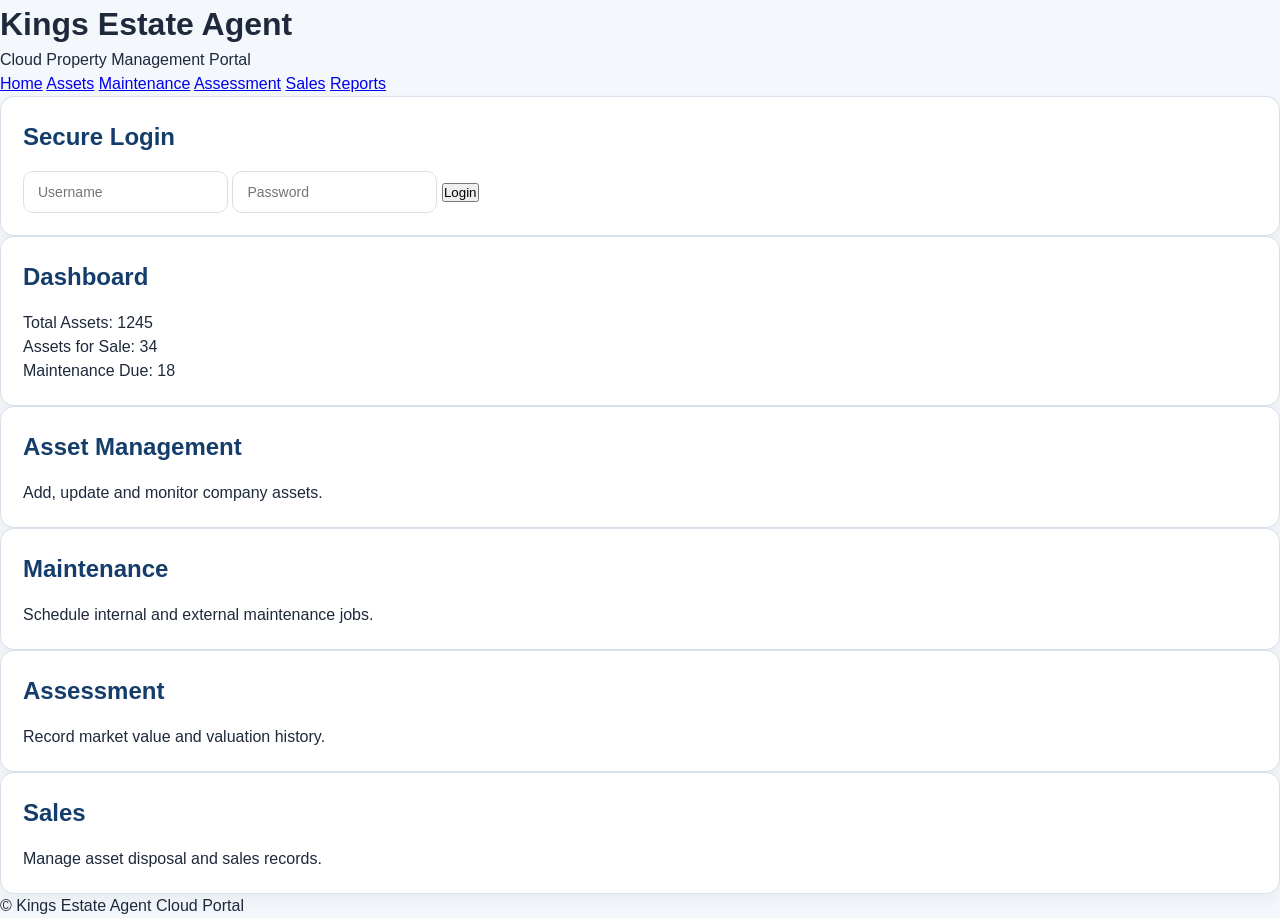
==== index.html @ 7e4edeef "Update and rename Kings Estate Agent System.html to index.html" ====
<!DOCTYPE html>
<html lang="en">
<head>
<meta charset="UTF-8">
<meta name="viewport" content="width=device-width, initial-scale=1.0">
<title>Kings Estate Agent Portal</title>
<link rel="stylesheet" href="styles.css">
</head>

<body>

<header>
    <h1>Kings Estate Agent</h1>
    <p>Cloud Property Management Portal</p>
</header>

<nav>
    <a href="#">Home</a>
    <a href="#">Assets</a>
    <a href="#">Maintenance</a>
    <a href="#">Assessment</a>
    <a href="#">Sales</a>
    <a href="#">Reports</a>
</nav>

<section class="container">

<div class="card">
    <h2>Secure Login</h2>
    <form>
        <input type="text" placeholder="Username">
        <input type="password" placeholder="Password">
        <button type="submit">Login</button>
    </form>
</div>

<div class="card">
    <h2>Dashboard</h2>
    <p>Total Assets: 1245</p>
    <p>Assets for Sale: 34</p>
    <p>Maintenance Due: 18</p>
</div>

<div class="card">
    <h2>Asset Management</h2>
    <p>Add, update and monitor company assets.</p>
</div>

<div class="card">
    <h2>Maintenance</h2>
    <p>Schedule internal and external maintenance jobs.</p>
</div>

<div class="card">
    <h2>Assessment</h2>
    <p>Record market value and valuation history.</p>
</div>

<div class="card">
    <h2>Sales</h2>
    <p>Manage asset disposal and sales records.</p>
</div>

</section>

<footer>
    <p>© Kings Estate Agent Cloud Portal</p>
</footer>

</body>
</html>
---- styles.css ----
* {
  box-sizing: border-box;
  margin: 0;
  padding: 0;
}

:root {
  --bg: #f4f7fb;
  --panel: #ffffff;
  --primary: #143d6b;
  --secondary: #2f6db3;
  --accent: #dce9f8;
  --border: #d8e0ea;
  --text: #1e293b;
  --muted: #64748b;
  --success: #0f766e;
}

body {
  font-family: Arial, Helvetica, sans-serif;
  background: var(--bg);
  color: var(--text);
  line-height: 1.5;
}

.topbar {
  background: linear-gradient(135deg, var(--primary), var(--secondary));
  color: white;
  padding: 20px 32px;
  display: flex;
  justify-content: space-between;
  align-items: center;
}

.topbar h1 {
  font-size: 28px;
}

.subtitle {
  font-size: 14px;
  opacity: 0.9;
}

.secure-badge {
  background: rgba(255,255,255,0.15);
  border: 1px solid rgba(255,255,255,0.25);
  padding: 10px 14px;
  border-radius: 8px;
  font-weight: bold;
}

.layout {
  display: grid;
  grid-template-columns: 240px 1fr;
  min-height: calc(100vh - 88px);
}

.sidebar {
  background: #0f2742;
  padding: 24px 16px;
}

.sidebar nav {
  display: flex;
  flex-direction: column;
  gap: 10px;
}

.sidebar a {
  color: white;
  text-decoration: none;
  background: rgba(255,255,255,0.08);
  padding: 12px 14px;
  border-radius: 8px;
  transition: 0.2s ease;
}

.sidebar a:hover {
  background: rgba(255,255,255,0.18);
}

.content {
  padding: 28px;
  display: grid;
  gap: 24px;
}

.card, .stat-card, .report-card {
  background: var(--panel);
  border: 1px solid var(--border);
  border-radius: 14px;
  box-shadow: 0 6px 16px rgba(15, 39, 66, 0.05);
}

.card {
  padding: 22px;
}

.hero {
  display: grid;
  grid-template-columns: 1.2fr 1fr;
  gap: 24px;
  align-items: start;
}

h2 {
  margin-bottom: 16px;
  color: var(--primary);
}

.section-head {
  display: flex;
  justify-content: space-between;
  align-items: center;
  margin-bottom: 14px;
}

.form {
  display: grid;
  gap: 14px;
}

.two-col {
  grid-template-columns: repeat(2, 1fr);
}

.form-row {
  display: flex;
  flex-direction: column;
  gap: 6px;
}

.form-row.full {
  grid-column: 1 / -1;
}

label {
  font-size: 14px;
  color: var(--muted);
  font-weight: bold;
}

input, select, textarea {
  border: 1px solid var(--border);
  border-radius: 10px;
  padding: 12px 14px;
  font-size: 14px;
  background: #fff;
}

textarea {
  min-height: 90px;
  resize: vertical;
}

.btn {
  background: var(--secondary);
  color: white;
  border: none;
  padding: 12px 18px;
  border-radius: 10px;
  cursor: pointer;
  font-weight: bold;
}

.btn.small {
  padding: 10px 14px;
}

.grid.stats {
  display: grid;
  grid-template-columns: repeat(4, 1fr);
  gap: 16px;
}

.stat-card {
  padding: 22px;
}

.stat-number {
  font-size: 30px;
  font-weight: bold;
  color: var(--success);
  margin-top: 10px;
}

.table-wrap {
  overflow-x: auto;
  margin-top: 18px;
}

table {
  width: 100%;
  border-collapse: collapse;
  min-width: 700px;
}

th, td {
  text-align: left;
  padding: 12px;
  border-bottom: 1px solid var(--border);
}

th {
  background: var(--accent);
  color: var(--primary);
}

.reports-grid {
  display: grid;
  grid-template-columns: repeat(2, 1fr);
  gap: 16px;
}

.report-card {
  padding: 24px;
  font-weight: bold;
  color: var(--primary);
  text-align: center;
}

@media (max-width: 980px) {
  .layout {
    grid-template-columns: 1fr;
  }

  .sidebar {
    padding: 12px;
  }

  .sidebar nav {
    flex-direction: row;
    flex-wrap: wrap;
  }

  .hero,
  .two-col,
  .grid.stats,
  .reports-grid {
    grid-template-columns: 1fr;
  }
}
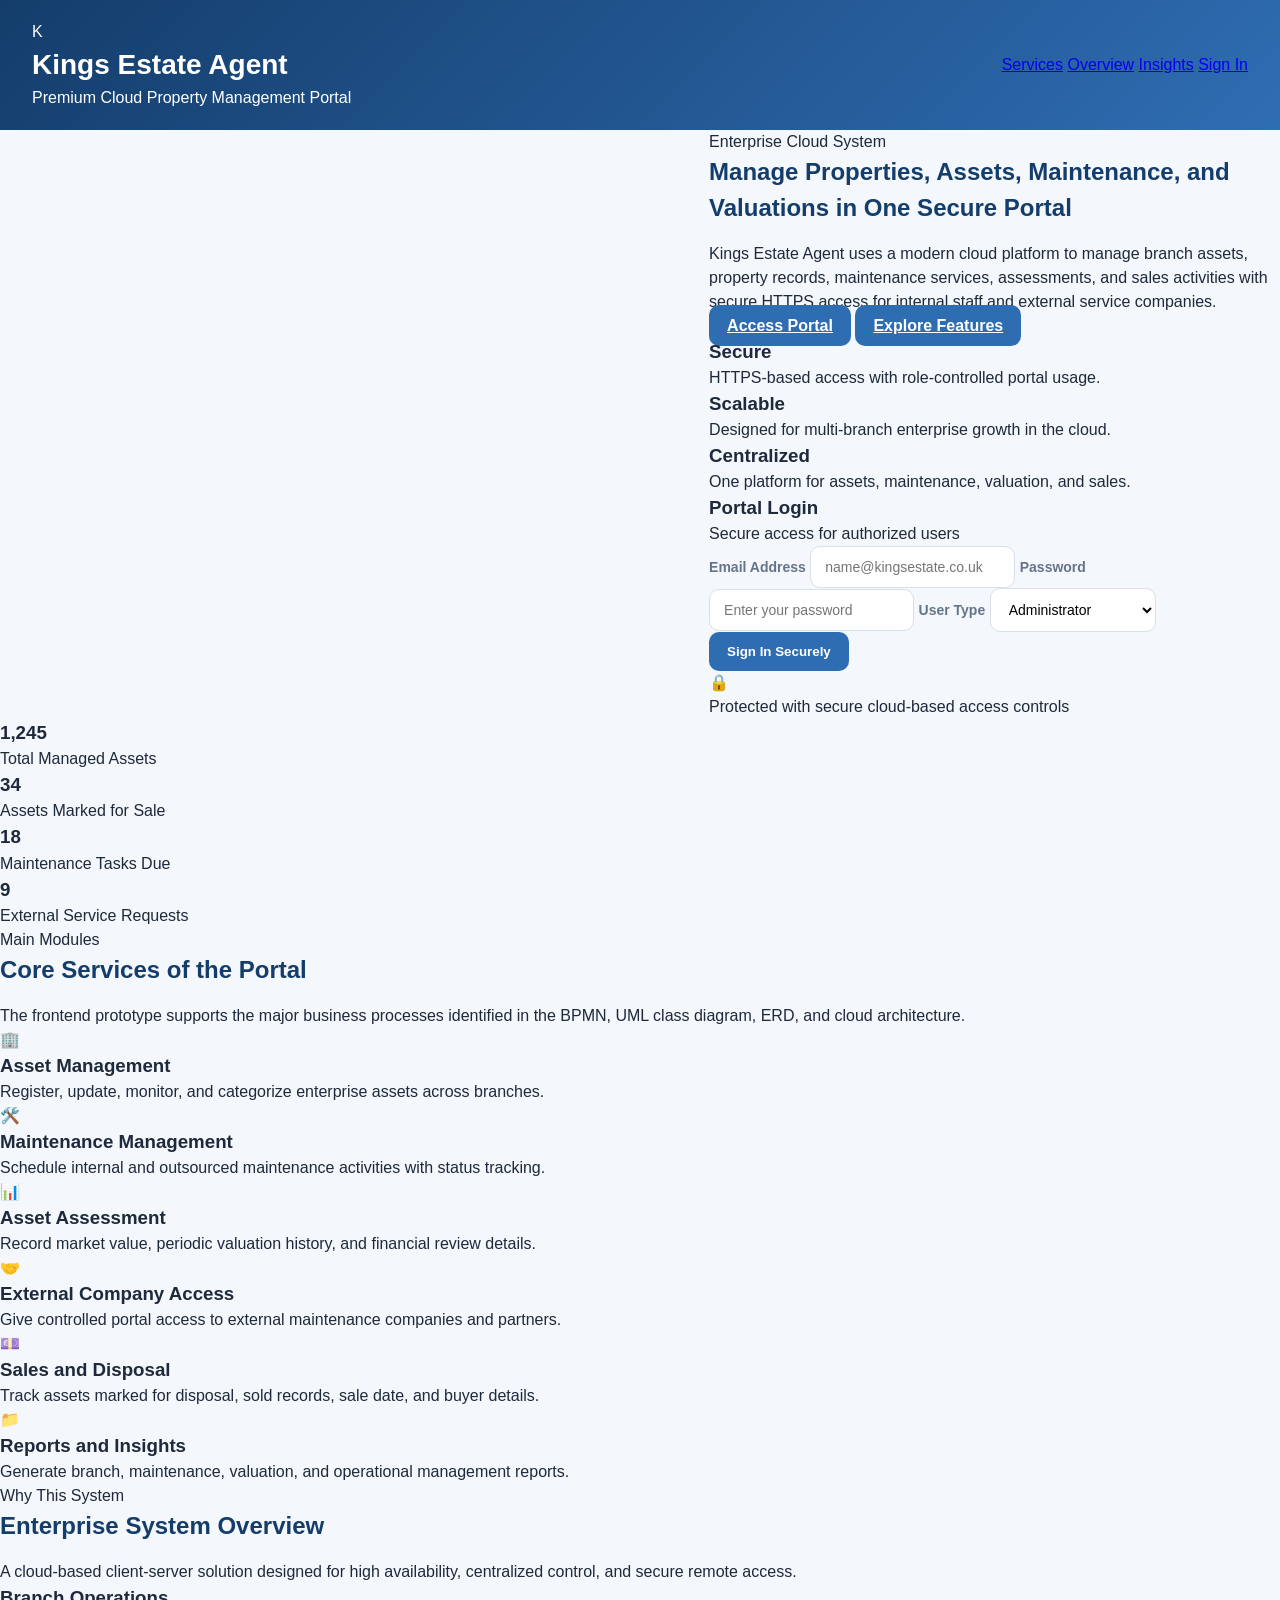
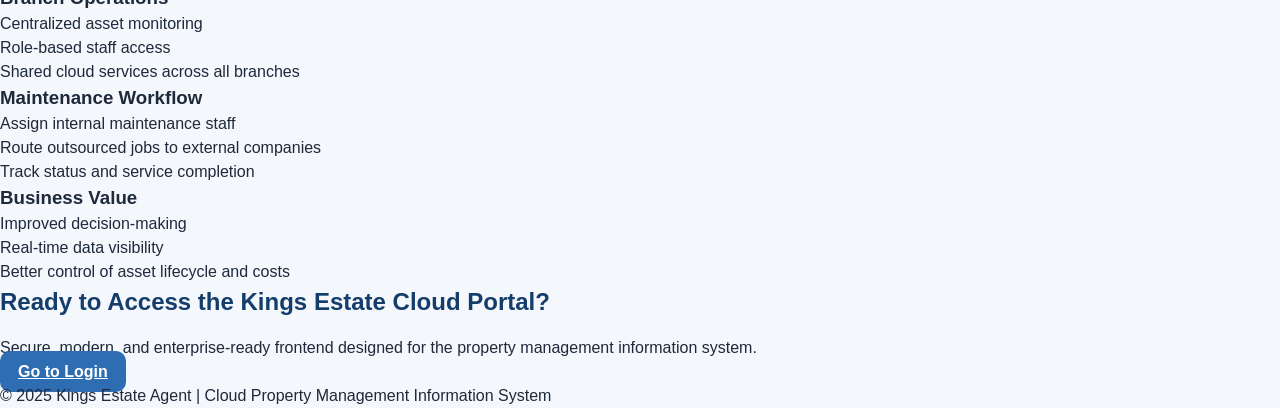
==== commit 830bf411: "Update index.html" ====
--- a/index.html
+++ b/index.html
@@ -1,71 +1,219 @@
 <!DOCTYPE html>
 <html lang="en">
 <head>
-<meta charset="UTF-8">
-<meta name="viewport" content="width=device-width, initial-scale=1.0">
-<title>Kings Estate Agent Portal</title>
-<link rel="stylesheet" href="styles.css">
+  <meta charset="UTF-8" />
+  <meta name="viewport" content="width=device-width, initial-scale=1.0" />
+  <title>Kings Estate Agent Portal</title>
+  <link rel="stylesheet" href="styles.css" />
 </head>
-
 <body>
-
-<header>
-    <h1>Kings Estate Agent</h1>
-    <p>Cloud Property Management Portal</p>
-</header>
-
-<nav>
-    <a href="#">Home</a>
-    <a href="#">Assets</a>
-    <a href="#">Maintenance</a>
-    <a href="#">Assessment</a>
-    <a href="#">Sales</a>
-    <a href="#">Reports</a>
-</nav>
-
-<section class="container">
-
-<div class="card">
-    <h2>Secure Login</h2>
-    <form>
-        <input type="text" placeholder="Username">
-        <input type="password" placeholder="Password">
-        <button type="submit">Login</button>
-    </form>
-</div>
-
-<div class="card">
-    <h2>Dashboard</h2>
-    <p>Total Assets: 1245</p>
-    <p>Assets for Sale: 34</p>
-    <p>Maintenance Due: 18</p>
-</div>
-
-<div class="card">
-    <h2>Asset Management</h2>
-    <p>Add, update and monitor company assets.</p>
-</div>
-
-<div class="card">
-    <h2>Maintenance</h2>
-    <p>Schedule internal and external maintenance jobs.</p>
-</div>
-
-<div class="card">
-    <h2>Assessment</h2>
-    <p>Record market value and valuation history.</p>
-</div>
-
-<div class="card">
-    <h2>Sales</h2>
-    <p>Manage asset disposal and sales records.</p>
-</div>
-
-</section>
-
-<footer>
-    <p>© Kings Estate Agent Cloud Portal</p>
-</footer>
-
+  <header class="topbar">
+    <div class="logo-wrap">
+      <div class="logo">K</div>
+      <div>
+        <h1>Kings Estate Agent</h1>
+        <p>Premium Cloud Property Management Portal</p>
+      </div>
+    </div>
+
+    <nav class="topnav">
+      <a href="#features">Services</a>
+      <a href="#overview">Overview</a>
+      <a href="#stats">Insights</a>
+      <a href="#login" class="nav-btn">Sign In</a>
+    </nav>
+  </header>
+
+  <section class="hero">
+    <div class="hero-overlay"></div>
+
+    <div class="hero-content">
+      <div class="hero-left">
+        <span class="badge">Enterprise Cloud System</span>
+        <h2>Manage Properties, Assets, Maintenance, and Valuations in One Secure Portal</h2>
+        <p>
+          Kings Estate Agent uses a modern cloud platform to manage branch assets,
+          property records, maintenance services, assessments, and sales activities
+          with secure HTTPS access for internal staff and external service companies.
+        </p>
+
+        <div class="hero-actions">
+          <a href="#login" class="btn primary">Access Portal</a>
+          <a href="#features" class="btn secondary">Explore Features</a>
+        </div>
+
+        <div class="hero-points">
+          <div class="point-card">
+            <h3>Secure</h3>
+            <p>HTTPS-based access with role-controlled portal usage.</p>
+          </div>
+          <div class="point-card">
+            <h3>Scalable</h3>
+            <p>Designed for multi-branch enterprise growth in the cloud.</p>
+          </div>
+          <div class="point-card">
+            <h3>Centralized</h3>
+            <p>One platform for assets, maintenance, valuation, and sales.</p>
+          </div>
+        </div>
+      </div>
+
+      <div class="hero-right">
+        <div class="login-card" id="login">
+          <div class="login-head">
+            <h3>Portal Login</h3>
+            <p>Secure access for authorized users</p>
+          </div>
+
+          <form>
+            <label>Email Address</label>
+            <input type="email" placeholder="name@kingsestate.co.uk" />
+
+            <label>Password</label>
+            <input type="password" placeholder="Enter your password" />
+
+            <label>User Type</label>
+            <select>
+              <option>Administrator</option>
+              <option>Branch Manager</option>
+              <option>Accounts Officer</option>
+              <option>Maintenance Staff</option>
+              <option>External Company</option>
+            </select>
+
+            <button type="submit" class="btn primary full">Sign In Securely</button>
+          </form>
+
+          <div class="secure-note">
+            <span>🔒</span>
+            <p>Protected with secure cloud-based access controls</p>
+          </div>
+        </div>
+      </div>
+    </div>
+  </section>
+
+  <section class="stats-section" id="stats">
+    <div class="stat-box">
+      <h3>1,245</h3>
+      <p>Total Managed Assets</p>
+    </div>
+    <div class="stat-box">
+      <h3>34</h3>
+      <p>Assets Marked for Sale</p>
+    </div>
+    <div class="stat-box">
+      <h3>18</h3>
+      <p>Maintenance Tasks Due</p>
+    </div>
+    <div class="stat-box">
+      <h3>9</h3>
+      <p>External Service Requests</p>
+    </div>
+  </section>
+
+  <section class="features" id="features">
+    <div class="section-title">
+      <span class="mini-label">Main Modules</span>
+      <h2>Core Services of the Portal</h2>
+      <p>
+        The frontend prototype supports the major business processes identified in
+        the BPMN, UML class diagram, ERD, and cloud architecture.
+      </p>
+    </div>
+
+    <div class="feature-grid">
+      <div class="feature-card">
+        <div class="icon">🏢</div>
+        <h3>Asset Management</h3>
+        <p>Register, update, monitor, and categorize enterprise assets across branches.</p>
+      </div>
+
+      <div class="feature-card">
+        <div class="icon">🛠️</div>
+        <h3>Maintenance Management</h3>
+        <p>Schedule internal and outsourced maintenance activities with status tracking.</p>
+      </div>
+
+      <div class="feature-card">
+        <div class="icon">📊</div>
+        <h3>Asset Assessment</h3>
+        <p>Record market value, periodic valuation history, and financial review details.</p>
+      </div>
+
+      <div class="feature-card">
+        <div class="icon">🤝</div>
+        <h3>External Company Access</h3>
+        <p>Give controlled portal access to external maintenance companies and partners.</p>
+      </div>
+
+      <div class="feature-card">
+        <div class="icon">💷</div>
+        <h3>Sales and Disposal</h3>
+        <p>Track assets marked for disposal, sold records, sale date, and buyer details.</p>
+      </div>
+
+      <div class="feature-card">
+        <div class="icon">📁</div>
+        <h3>Reports and Insights</h3>
+        <p>Generate branch, maintenance, valuation, and operational management reports.</p>
+      </div>
+    </div>
+  </section>
+
+  <section class="overview" id="overview">
+    <div class="section-title light">
+      <span class="mini-label">Why This System</span>
+      <h2>Enterprise System Overview</h2>
+      <p>
+        A cloud-based client-server solution designed for high availability,
+        centralized control, and secure remote access.
+      </p>
+    </div>
+
+    <div class="overview-grid">
+      <div class="overview-card">
+        <h3>Branch Operations</h3>
+        <ul>
+          <li>Centralized asset monitoring</li>
+          <li>Role-based staff access</li>
+          <li>Shared cloud services across all branches</li>
+        </ul>
+      </div>
+
+      <div class="overview-card">
+        <h3>Maintenance Workflow</h3>
+        <ul>
+          <li>Assign internal maintenance staff</li>
+          <li>Route outsourced jobs to external companies</li>
+          <li>Track status and service completion</li>
+        </ul>
+      </div>
+
+      <div class="overview-card">
+        <h3>Business Value</h3>
+        <ul>
+          <li>Improved decision-making</li>
+          <li>Real-time data visibility</li>
+          <li>Better control of asset lifecycle and costs</li>
+        </ul>
+      </div>
+    </div>
+  </section>
+
+  <section class="cta">
+    <div class="cta-box">
+      <h2>Ready to Access the Kings Estate Cloud Portal?</h2>
+      <p>
+        Secure, modern, and enterprise-ready frontend designed for the property
+        management information system.
+      </p>
+      <a href="#login" class="btn primary">Go to Login</a>
+    </div>
+  </section>
+
+  <footer>
+    <p>© 2025 Kings Estate Agent | Cloud Property Management Information System</p>
+  </footer>
 </body>
 </html>
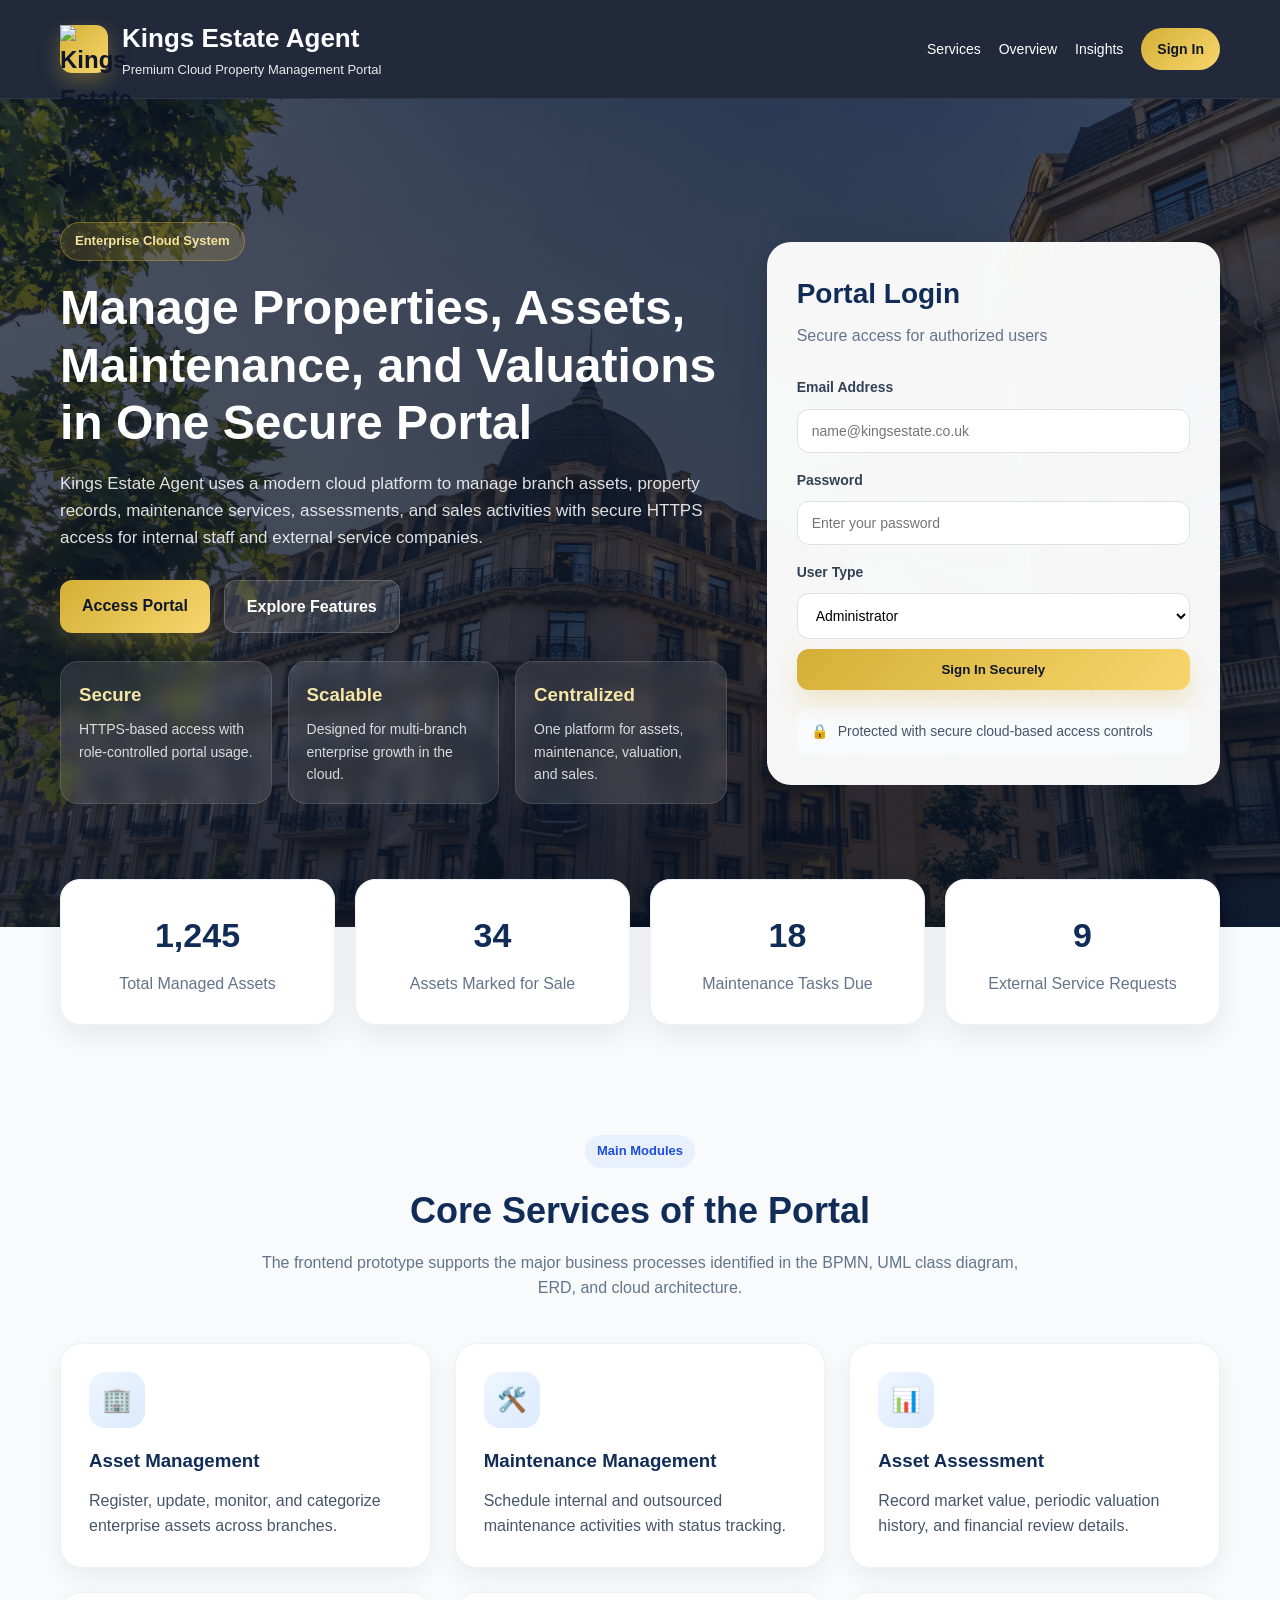
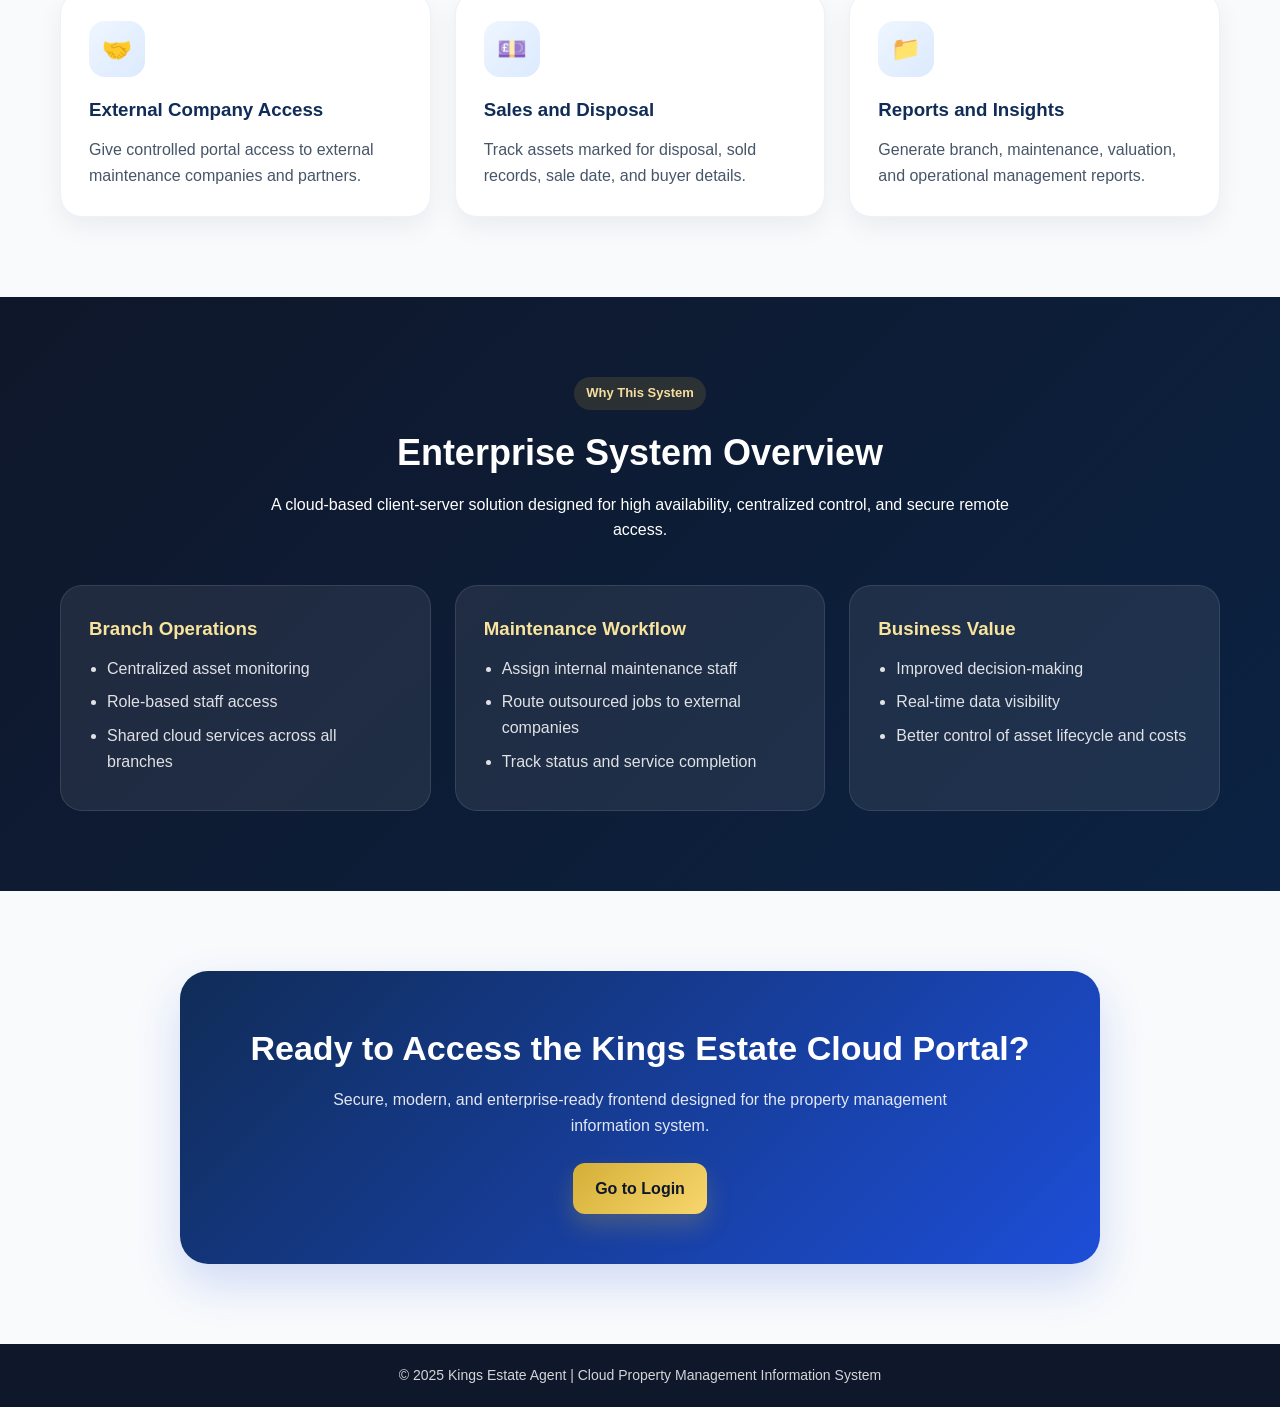
==== commit 5298c4db: "Replace logo text with image in header" ====
--- a/index.html
+++ b/index.html
@@ -9,7 +9,9 @@
 <body>
   <header class="topbar">
     <div class="logo-wrap">
-      <div class="logo">K</div>
+      <div class="logo">
+          <img src="images/logo.png" alt="Kings Estate Logo">
+      </div>
       <div>
         <h1>Kings Estate Agent</h1>
         <p>Premium Cloud Property Management Portal</p>
--- a/styles.css
+++ b/styles.css
@@ -1,242 +1,483 @@
 * {
-  box-sizing: border-box;
   margin: 0;
   padding: 0;
+  box-sizing: border-box;
 }
 
 :root {
-  --bg: #f4f7fb;
-  --panel: #ffffff;
-  --primary: #143d6b;
-  --secondary: #2f6db3;
-  --accent: #dce9f8;
-  --border: #d8e0ea;
+  --navy: #0f172a;
+  --deep-blue: #102c57;
+  --royal: #1d4ed8;
+  --gold: #d4af37;
+  --soft-gold: #f5e7a7;
+  --white: #ffffff;
+  --light: #f8fafc;
+  --muted: #64748b;
   --text: #1e293b;
-  --muted: #64748b;
-  --success: #0f766e;
+  --border: rgba(255, 255, 255, 0.12);
+  --shadow: 0 18px 45px rgba(15, 23, 42, 0.18);
 }
 
 body {
   font-family: Arial, Helvetica, sans-serif;
-  background: var(--bg);
+  background: var(--light);
   color: var(--text);
-  line-height: 1.5;
+  line-height: 1.6;
 }
 
 .topbar {
-  background: linear-gradient(135deg, var(--primary), var(--secondary));
-  color: white;
-  padding: 20px 32px;
+  position: sticky;
+  top: 0;
+  z-index: 1000;
+  background: rgba(15, 23, 42, 0.92);
+  backdrop-filter: blur(10px);
+  color: var(--white);
   display: flex;
   justify-content: space-between;
   align-items: center;
-}
-
-.topbar h1 {
+  padding: 18px 60px;
+  border-bottom: 1px solid rgba(255, 255, 255, 0.08);
+}
+
+.logo-wrap {
+  display: flex;
+  align-items: center;
+  gap: 14px;
+}
+
+.logo {
+  width: 48px;
+  height: 48px;
+  border-radius: 12px;
+  display: grid;
+  place-items: center;
+  background: linear-gradient(135deg, var(--gold), #f8d66d);
+  color: var(--navy);
+  font-size: 24px;
+  font-weight: bold;
+  box-shadow: 0 8px 20px rgba(212, 175, 55, 0.35);
+}
+
+.logo-wrap h1 {
+  font-size: 26px;
+}
+
+.logo-wrap p {
+  font-size: 13px;
+  opacity: 0.9;
+}
+
+.topnav {
+  display: flex;
+  gap: 18px;
+  align-items: center;
+}
+
+.topnav a {
+  text-decoration: none;
+  color: var(--white);
+  font-size: 14px;
+  transition: 0.2s ease;
+}
+
+.topnav a:hover {
+  color: var(--soft-gold);
+}
+
+.nav-btn {
+  padding: 10px 16px;
+  border-radius: 999px;
+  background: linear-gradient(135deg, var(--gold), #f8d66d);
+  color: var(--navy) !important;
+  font-weight: bold;
+}
+
+.hero {
+  position: relative;
+  min-height: 92vh;
+  background:
+    linear-gradient(rgba(10, 20, 40, 0.72), rgba(10, 20, 40, 0.82)),
+    url("estate-bg.jpg.jpg")
+    center/cover no-repeat;
+  display: flex;
+  align-items: center;
+  padding: 70px 60px;
+}
+
+.hero-content {
+  position: relative;
+  z-index: 2;
+  width: 100%;
+  display: grid;
+  grid-template-columns: 1.25fr 0.85fr;
+  gap: 40px;
+  align-items: center;
+}
+
+.badge {
+  display: inline-block;
+  background: rgba(212, 175, 55, 0.18);
+  border: 1px solid rgba(212, 175, 55, 0.4);
+  color: #f7e39d;
+  padding: 8px 14px;
+  border-radius: 999px;
+  font-size: 13px;
+  font-weight: bold;
+  margin-bottom: 18px;
+}
+
+.hero-left h2 {
+  font-size: 48px;
+  line-height: 1.2;
+  color: var(--white);
+  margin-bottom: 18px;
+  max-width: 760px;
+}
+
+.hero-left p {
+  font-size: 17px;
+  color: rgba(255, 255, 255, 0.86);
+  max-width: 700px;
+  margin-bottom: 28px;
+}
+
+.hero-actions {
+  display: flex;
+  gap: 14px;
+  margin-bottom: 28px;
+}
+
+.btn {
+  display: inline-block;
+  text-decoration: none;
+  border: none;
+  padding: 13px 22px;
+  border-radius: 12px;
+  font-weight: bold;
+  cursor: pointer;
+  transition: 0.25s ease;
+}
+
+.btn.primary {
+  background: linear-gradient(135deg, var(--gold), #f8d66d);
+  color: var(--navy);
+  box-shadow: 0 12px 24px rgba(212, 175, 55, 0.24);
+}
+
+.btn.primary:hover {
+  transform: translateY(-2px);
+}
+
+.btn.secondary {
+  background: rgba(255, 255, 255, 0.12);
+  color: var(--white);
+  border: 1px solid rgba(255, 255, 255, 0.18);
+}
+
+.btn.secondary:hover {
+  background: rgba(255, 255, 255, 0.18);
+}
+
+.btn.full {
+  width: 100%;
+}
+
+.hero-points {
+  display: grid;
+  grid-template-columns: repeat(3, 1fr);
+  gap: 16px;
+}
+
+.point-card {
+  background: rgba(255, 255, 255, 0.1);
+  border: 1px solid var(--border);
+  border-radius: 18px;
+  padding: 18px;
+  backdrop-filter: blur(8px);
+}
+
+.point-card h3 {
+  color: var(--soft-gold);
+  margin-bottom: 8px;
+}
+
+.point-card p {
+  font-size: 14px;
+  color: rgba(255, 255, 255, 0.82);
+  margin: 0;
+}
+
+.login-card {
+  background: rgba(255, 255, 255, 0.96);
+  border-radius: 24px;
+  padding: 30px;
+  box-shadow: var(--shadow);
+}
+
+.login-head h3 {
+  color: var(--deep-blue);
   font-size: 28px;
-}
-
-.subtitle {
-  font-size: 14px;
-  opacity: 0.9;
-}
-
-.secure-badge {
-  background: rgba(255,255,255,0.15);
-  border: 1px solid rgba(255,255,255,0.25);
-  padding: 10px 14px;
-  border-radius: 8px;
-  font-weight: bold;
-}
-
-.layout {
-  display: grid;
-  grid-template-columns: 240px 1fr;
-  min-height: calc(100vh - 88px);
-}
-
-.sidebar {
-  background: #0f2742;
-  padding: 24px 16px;
-}
-
-.sidebar nav {
+  margin-bottom: 6px;
+}
+
+.login-head p {
+  color: var(--muted);
+  margin-bottom: 22px;
+}
+
+.login-card form {
   display: flex;
   flex-direction: column;
   gap: 10px;
 }
 
-.sidebar a {
-  color: white;
-  text-decoration: none;
-  background: rgba(255,255,255,0.08);
+.login-card label {
+  font-size: 14px;
+  font-weight: bold;
+  color: #334155;
+  margin-top: 6px;
+}
+
+.login-card input,
+.login-card select {
+  padding: 13px 14px;
+  border: 1px solid #dbe2ea;
+  border-radius: 12px;
+  font-size: 14px;
+  background: #fff;
+  outline: none;
+}
+
+.login-card input:focus,
+.login-card select:focus {
+  border-color: var(--royal);
+  box-shadow: 0 0 0 3px rgba(29, 78, 216, 0.12);
+}
+
+.secure-note {
+  margin-top: 18px;
+  display: flex;
+  align-items: center;
+  gap: 10px;
   padding: 12px 14px;
-  border-radius: 8px;
-  transition: 0.2s ease;
-}
-
-.sidebar a:hover {
-  background: rgba(255,255,255,0.18);
-}
-
-.content {
+  background: #f8fafc;
+  border-radius: 12px;
+  color: #475569;
+  font-size: 14px;
+}
+
+.stats-section {
+  margin-top: -48px;
+  position: relative;
+  z-index: 3;
+  padding: 0 60px 30px;
+  display: grid;
+  grid-template-columns: repeat(4, 1fr);
+  gap: 20px;
+}
+
+.stat-box {
+  background: var(--white);
+  border-radius: 20px;
+  padding: 28px 20px;
+  text-align: center;
+  box-shadow: 0 10px 30px rgba(15, 23, 42, 0.08);
+  border: 1px solid #edf2f7;
+}
+
+.stat-box h3 {
+  font-size: 34px;
+  color: var(--deep-blue);
+  margin-bottom: 8px;
+}
+
+.stat-box p {
+  color: var(--muted);
+}
+
+.features,
+.overview,
+.cta {
+  padding: 80px 60px;
+}
+
+.section-title {
+  text-align: center;
+  max-width: 780px;
+  margin: 0 auto 42px;
+}
+
+.section-title h2 {
+  font-size: 36px;
+  color: var(--deep-blue);
+  margin-bottom: 10px;
+}
+
+.section-title p {
+  color: var(--muted);
+}
+
+.mini-label {
+  display: inline-block;
+  font-size: 13px;
+  font-weight: bold;
+  color: var(--royal);
+  background: #e8f0fe;
+  padding: 6px 12px;
+  border-radius: 999px;
+  margin-bottom: 14px;
+}
+
+.feature-grid,
+.overview-grid {
+  display: grid;
+  grid-template-columns: repeat(3, 1fr);
+  gap: 24px;
+}
+
+.feature-card,
+.overview-card {
+  background: var(--white);
+  border-radius: 22px;
   padding: 28px;
-  display: grid;
-  gap: 24px;
-}
-
-.card, .stat-card, .report-card {
-  background: var(--panel);
-  border: 1px solid var(--border);
-  border-radius: 14px;
-  box-shadow: 0 6px 16px rgba(15, 39, 66, 0.05);
-}
-
-.card {
-  padding: 22px;
-}
-
-.hero {
-  display: grid;
-  grid-template-columns: 1.2fr 1fr;
-  gap: 24px;
-  align-items: start;
-}
-
-h2 {
-  margin-bottom: 16px;
-  color: var(--primary);
-}
-
-.section-head {
-  display: flex;
-  justify-content: space-between;
-  align-items: center;
-  margin-bottom: 14px;
-}
-
-.form {
-  display: grid;
-  gap: 14px;
-}
-
-.two-col {
-  grid-template-columns: repeat(2, 1fr);
-}
-
-.form-row {
-  display: flex;
-  flex-direction: column;
-  gap: 6px;
-}
-
-.form-row.full {
-  grid-column: 1 / -1;
-}
-
-label {
-  font-size: 14px;
-  color: var(--muted);
-  font-weight: bold;
-}
-
-input, select, textarea {
-  border: 1px solid var(--border);
-  border-radius: 10px;
-  padding: 12px 14px;
-  font-size: 14px;
-  background: #fff;
-}
-
-textarea {
-  min-height: 90px;
-  resize: vertical;
-}
-
-.btn {
-  background: var(--secondary);
-  color: white;
-  border: none;
-  padding: 12px 18px;
-  border-radius: 10px;
-  cursor: pointer;
-  font-weight: bold;
-}
-
-.btn.small {
-  padding: 10px 14px;
-}
-
-.grid.stats {
-  display: grid;
-  grid-template-columns: repeat(4, 1fr);
-  gap: 16px;
-}
-
-.stat-card {
-  padding: 22px;
-}
-
-.stat-number {
-  font-size: 30px;
-  font-weight: bold;
-  color: var(--success);
-  margin-top: 10px;
-}
-
-.table-wrap {
-  overflow-x: auto;
-  margin-top: 18px;
-}
-
-table {
-  width: 100%;
-  border-collapse: collapse;
-  min-width: 700px;
-}
-
-th, td {
-  text-align: left;
-  padding: 12px;
-  border-bottom: 1px solid var(--border);
-}
-
-th {
-  background: var(--accent);
-  color: var(--primary);
-}
-
-.reports-grid {
-  display: grid;
-  grid-template-columns: repeat(2, 1fr);
-  gap: 16px;
-}
-
-.report-card {
-  padding: 24px;
-  font-weight: bold;
-  color: var(--primary);
+  box-shadow: 0 10px 26px rgba(15, 23, 42, 0.06);
+  border: 1px solid #edf2f7;
+  transition: 0.25s ease;
+}
+
+.feature-card:hover,
+.overview-card:hover {
+  transform: translateY(-6px);
+}
+
+.icon {
+  width: 56px;
+  height: 56px;
+  display: grid;
+  place-items: center;
+  font-size: 24px;
+  border-radius: 16px;
+  background: linear-gradient(135deg, #eff6ff, #dbeafe);
+  margin-bottom: 18px;
+}
+
+.feature-card h3,
+.overview-card h3 {
+  color: var(--deep-blue);
+  margin-bottom: 12px;
+}
+
+.feature-card p,
+.overview-card li {
+  color: #475569;
+}
+
+.overview {
+  background: linear-gradient(135deg, var(--navy), #0b2242);
+  color: var(--white);
+}
+
+.section-title.light h2,
+.section-title.light p {
+  color: var(--white);
+}
+
+.section-title.light .mini-label {
+  background: rgba(212, 175, 55, 0.15);
+  color: #f6dda0;
+}
+
+.overview-card {
+  background: rgba(255, 255, 255, 0.08);
+  border: 1px solid rgba(255, 255, 255, 0.1);
+  box-shadow: none;
+}
+
+.overview-card h3 {
+  color: #f8e49c;
+}
+
+.overview-card ul {
+  padding-left: 18px;
+}
+
+.overview-card li {
+  margin-bottom: 8px;
+  color: rgba(255, 255, 255, 0.86);
+}
+
+.cta-box {
+  max-width: 920px;
+  margin: 0 auto;
   text-align: center;
-}
-
-@media (max-width: 980px) {
-  .layout {
+  background: linear-gradient(135deg, #102c57, #1d4ed8);
+  color: var(--white);
+  padding: 50px 30px;
+  border-radius: 28px;
+  box-shadow: 0 20px 45px rgba(29, 78, 216, 0.18);
+}
+
+.cta-box h2 {
+  font-size: 34px;
+  margin-bottom: 12px;
+}
+
+.cta-box p {
+  max-width: 680px;
+  margin: 0 auto 24px;
+  color: rgba(255, 255, 255, 0.88);
+}
+
+footer {
+  background: #0f172a;
+  color: rgba(255, 255, 255, 0.82);
+  text-align: center;
+  padding: 20px;
+  font-size: 14px;
+}
+
+@media (max-width: 1100px) {
+  .hero-content,
+  .feature-grid,
+  .overview-grid,
+  .stats-section,
+  .hero-points {
     grid-template-columns: 1fr;
   }
 
-  .sidebar {
-    padding: 12px;
-  }
-
-  .sidebar nav {
-    flex-direction: row;
+  .topbar {
+    flex-direction: column;
+    gap: 16px;
+    text-align: center;
+  }
+
+  .topnav {
     flex-wrap: wrap;
-  }
-
+    justify-content: center;
+  }
+}
+
+@media (max-width: 768px) {
+  .topbar,
   .hero,
-  .two-col,
-  .grid.stats,
-  .reports-grid {
-    grid-template-columns: 1fr;
-  }
-}
+  .features,
+  .overview,
+  .cta,
+  .stats-section {
+    padding-left: 22px;
+    padding-right: 22px;
+  }
+
+  .hero-left h2 {
+    font-size: 34px;
+  }
+
+  .section-title h2,
+  .cta-box h2 {
+    font-size: 28px;
+  }
+
+  .hero-actions {
+    flex-direction: column;
+  }
+}
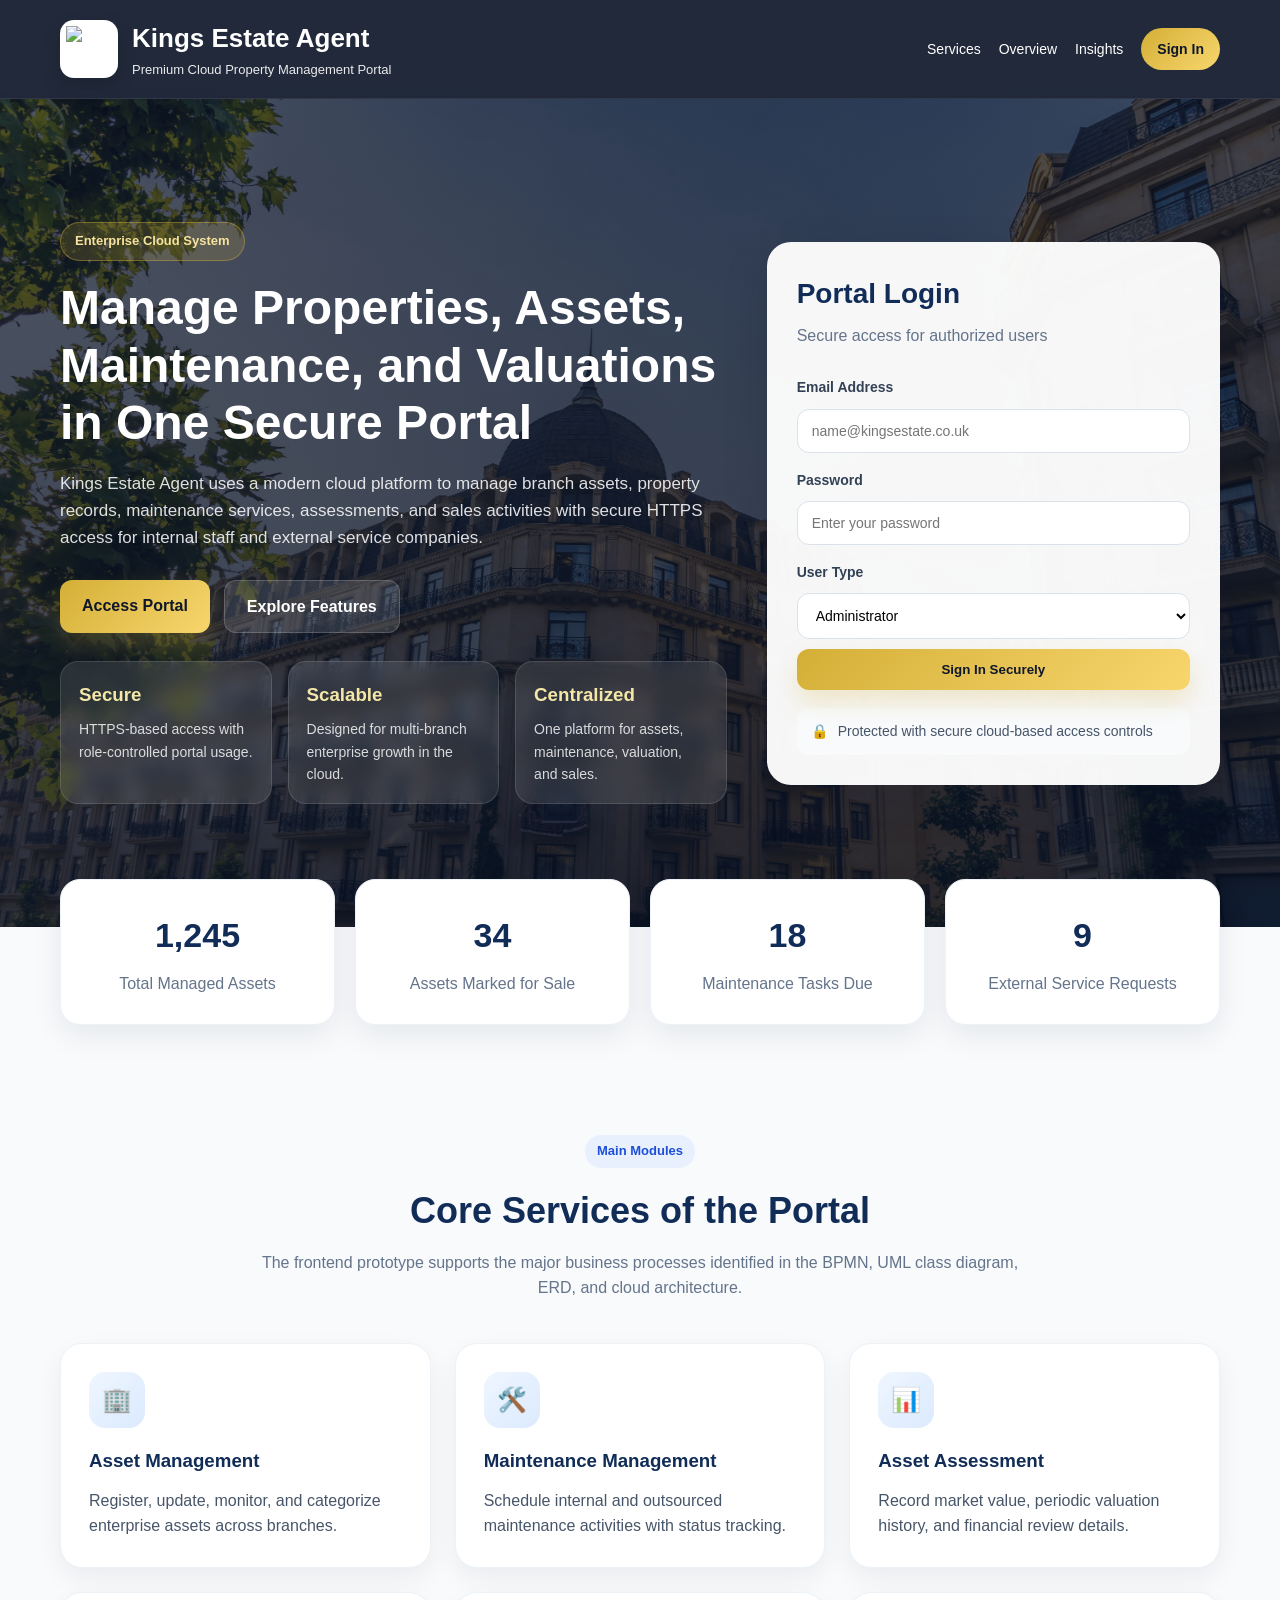
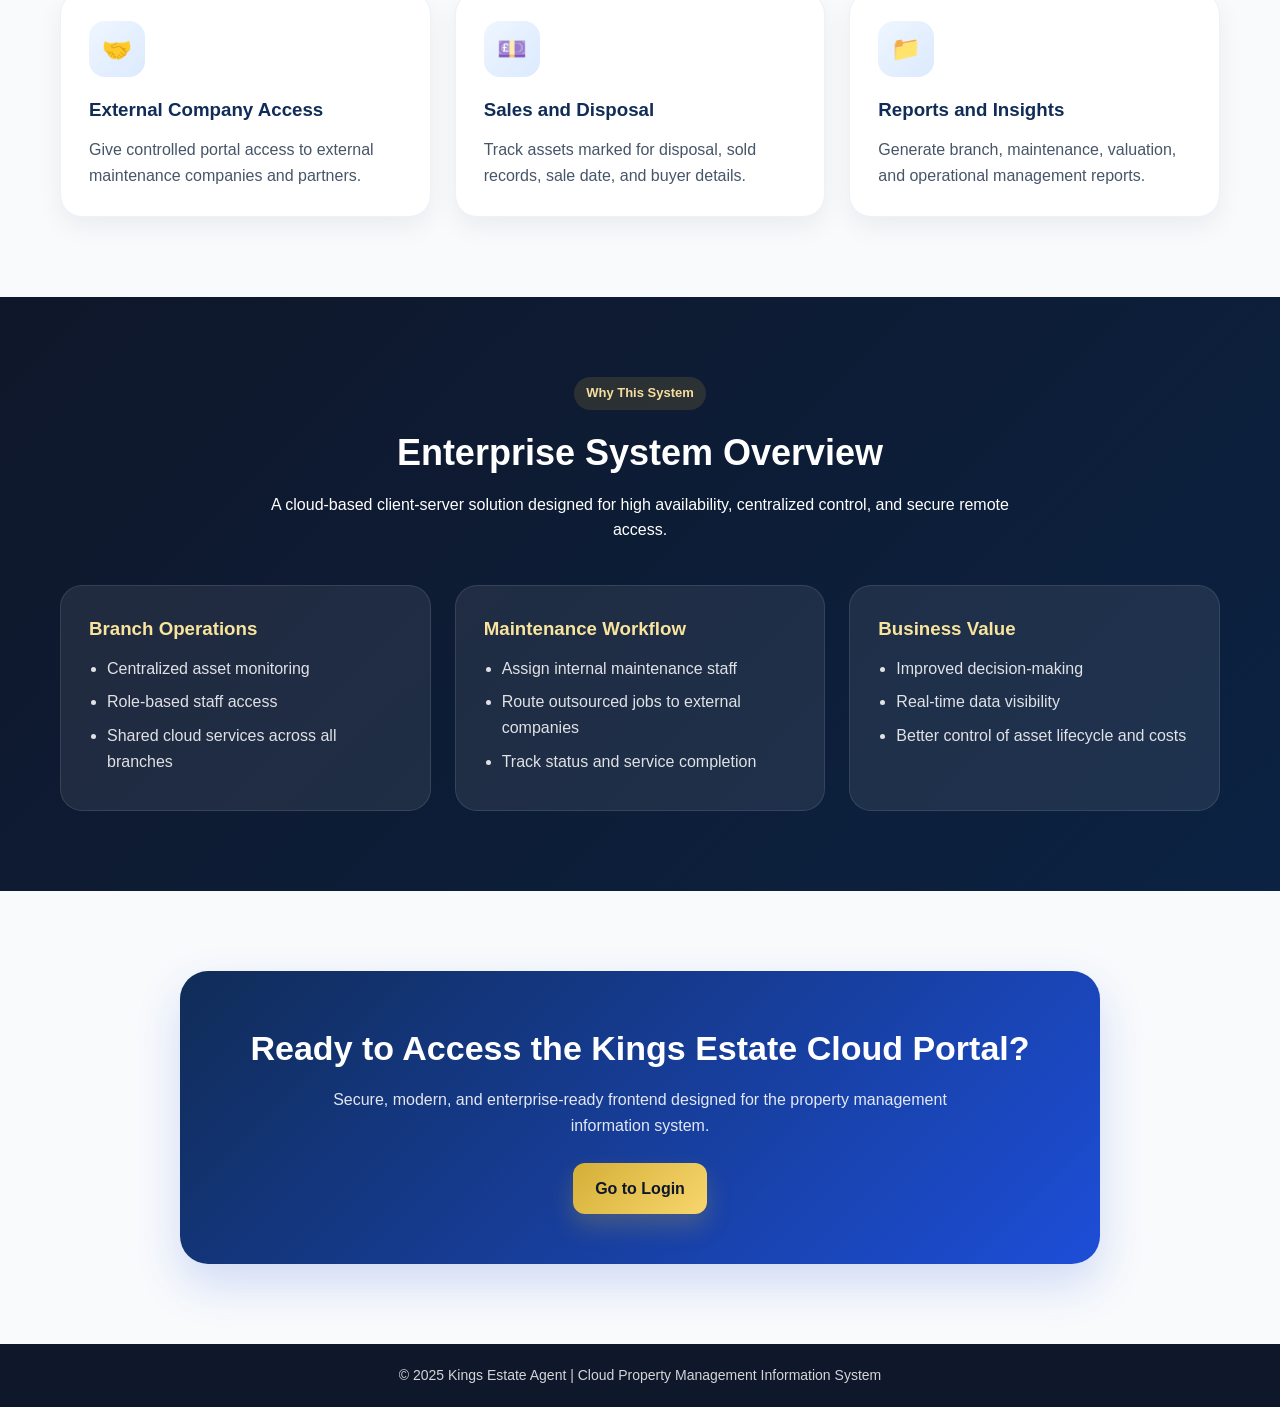
==== commit d0930e94: "Change logo image format from PNG to JPG" ====
--- a/index.html
+++ b/index.html
@@ -10,7 +10,7 @@
   <header class="topbar">
     <div class="logo-wrap">
       <div class="logo">
-          <img src="images/logo.png" alt="Kings Estate Logo">
+          <img src="images/logo.jpg" alt="Kings Estate Logo">
       </div>
       <div>
         <h1>Kings Estate Agent</h1>
--- a/styles.css
+++ b/styles.css
@@ -44,18 +44,22 @@
   align-items: center;
   gap: 14px;
 }
-
 .logo {
-  width: 48px;
-  height: 48px;
-  border-radius: 12px;
-  display: grid;
-  place-items: center;
-  background: linear-gradient(135deg, var(--gold), #f8d66d);
-  color: var(--navy);
-  font-size: 24px;
-  font-weight: bold;
-  box-shadow: 0 8px 20px rgba(212, 175, 55, 0.35);
+  width: 58px;
+  height: 58px;
+  border-radius: 14px;
+  background: white;
+  padding: 6px;
+  display: flex;
+  align-items: center;
+  justify-content: center;
+  box-shadow: 0 8px 20px rgba(0,0,0,0.15);
+}
+
+.logo img {
+  width: 100%;
+  height: 100%;
+  object-fit: contain;
 }
 
 .logo-wrap h1 {
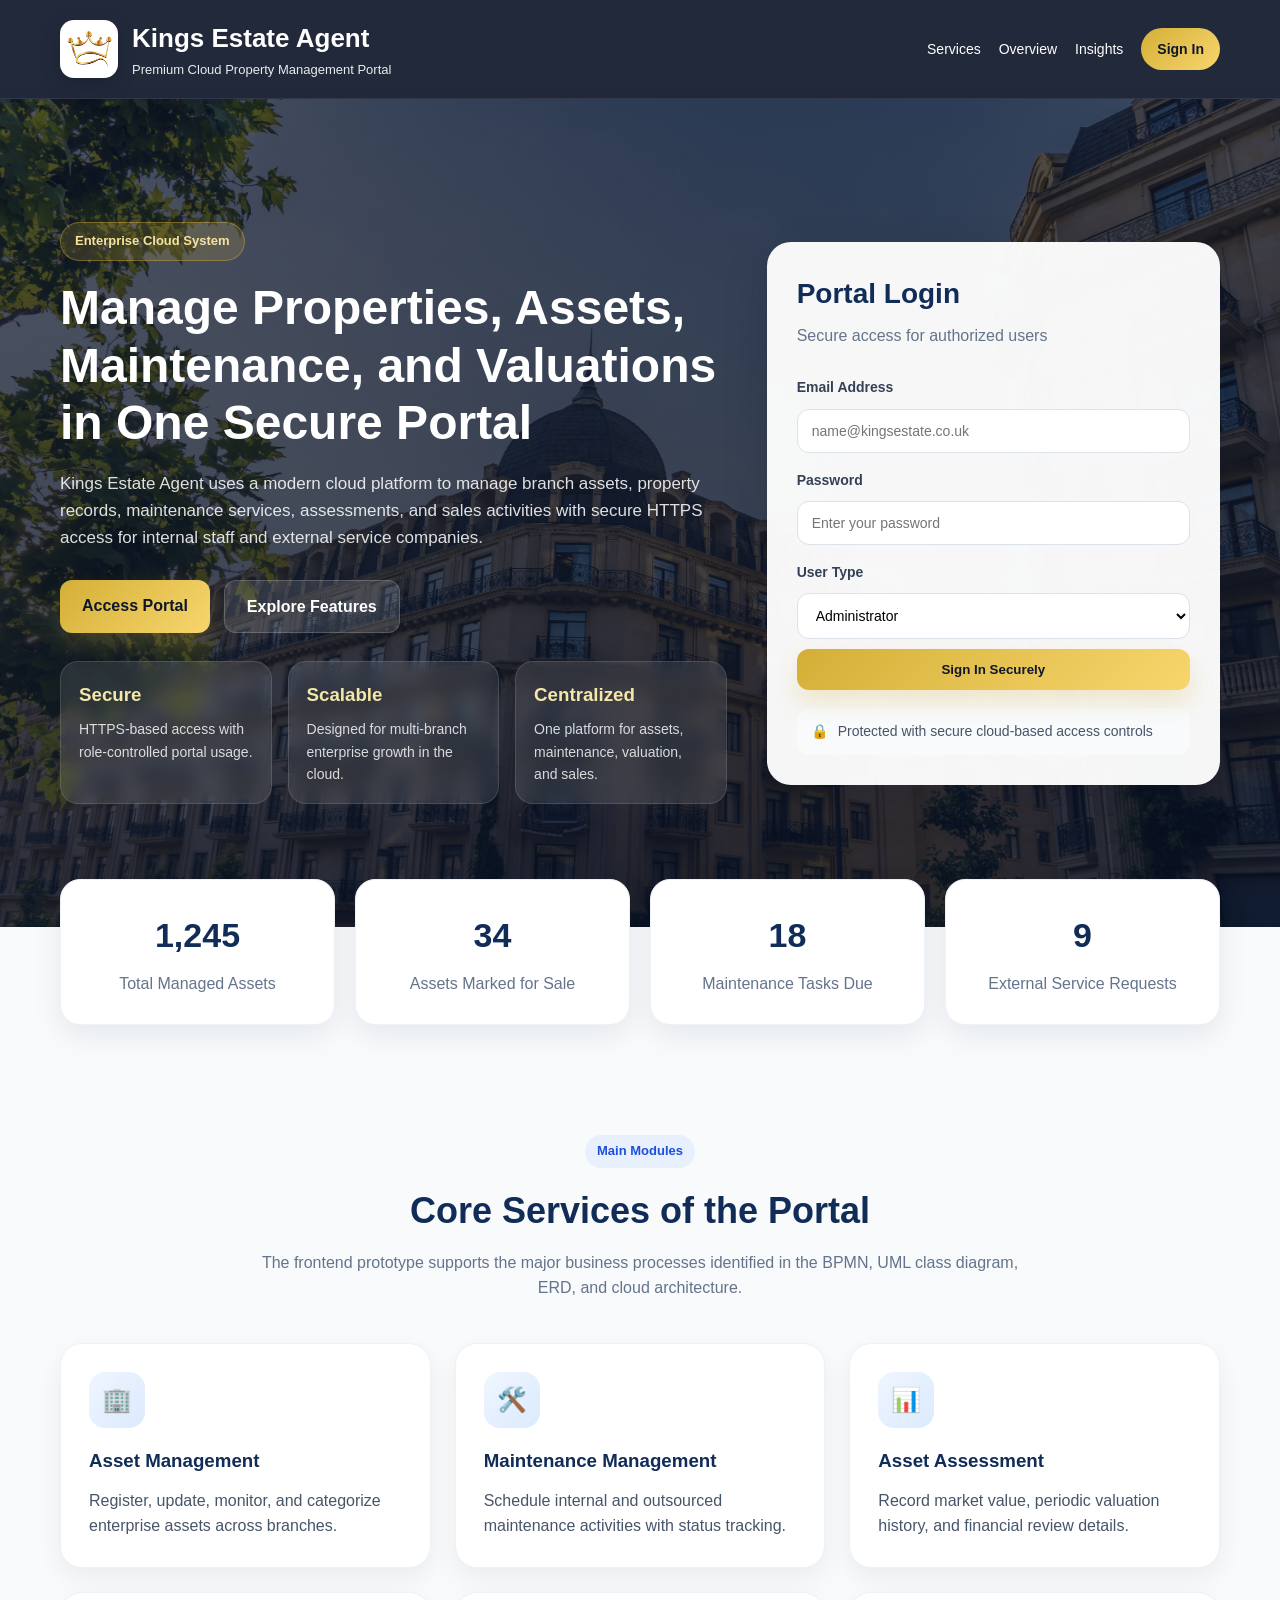
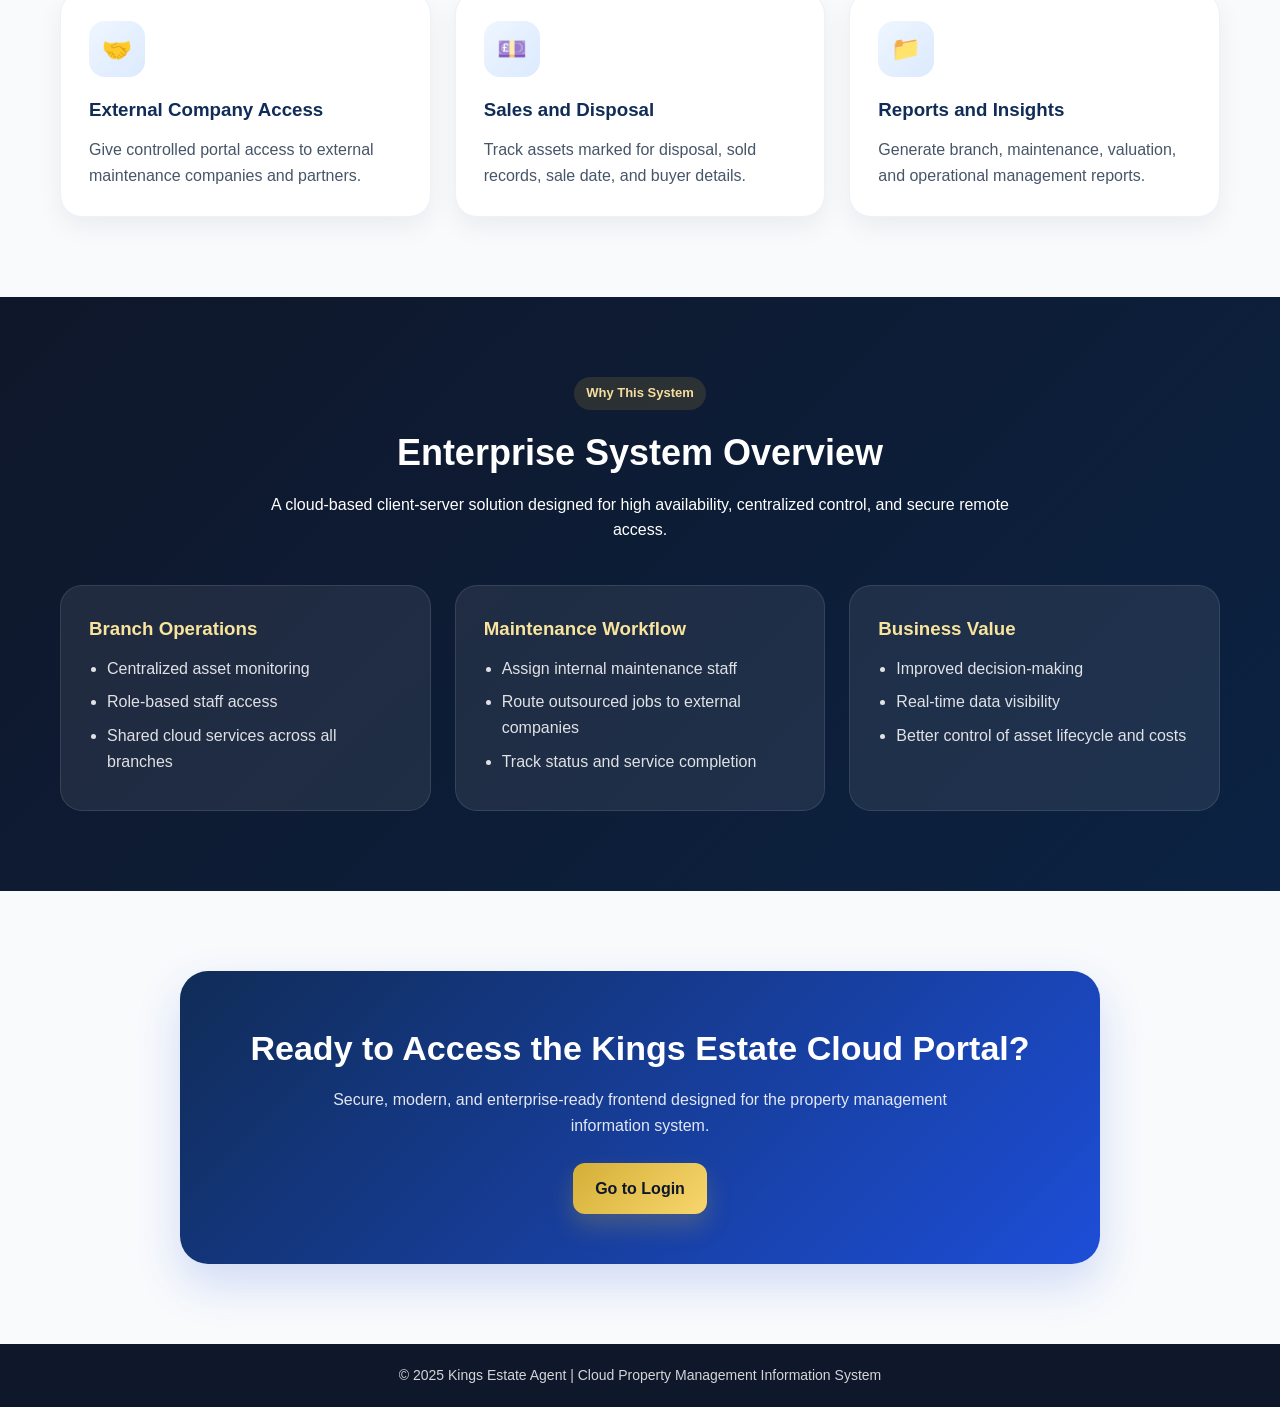
==== commit bff30d1f: "Update logo image source in index.html" ====
--- a/index.html
+++ b/index.html
@@ -10,7 +10,7 @@
   <header class="topbar">
     <div class="logo-wrap">
       <div class="logo">
-          <img src="images/logo.jpg" alt="Kings Estate Logo">
+          <img src="logo.png" alt="Kings Estate Logo">
       </div>
       <div>
         <h1>Kings Estate Agent</h1>
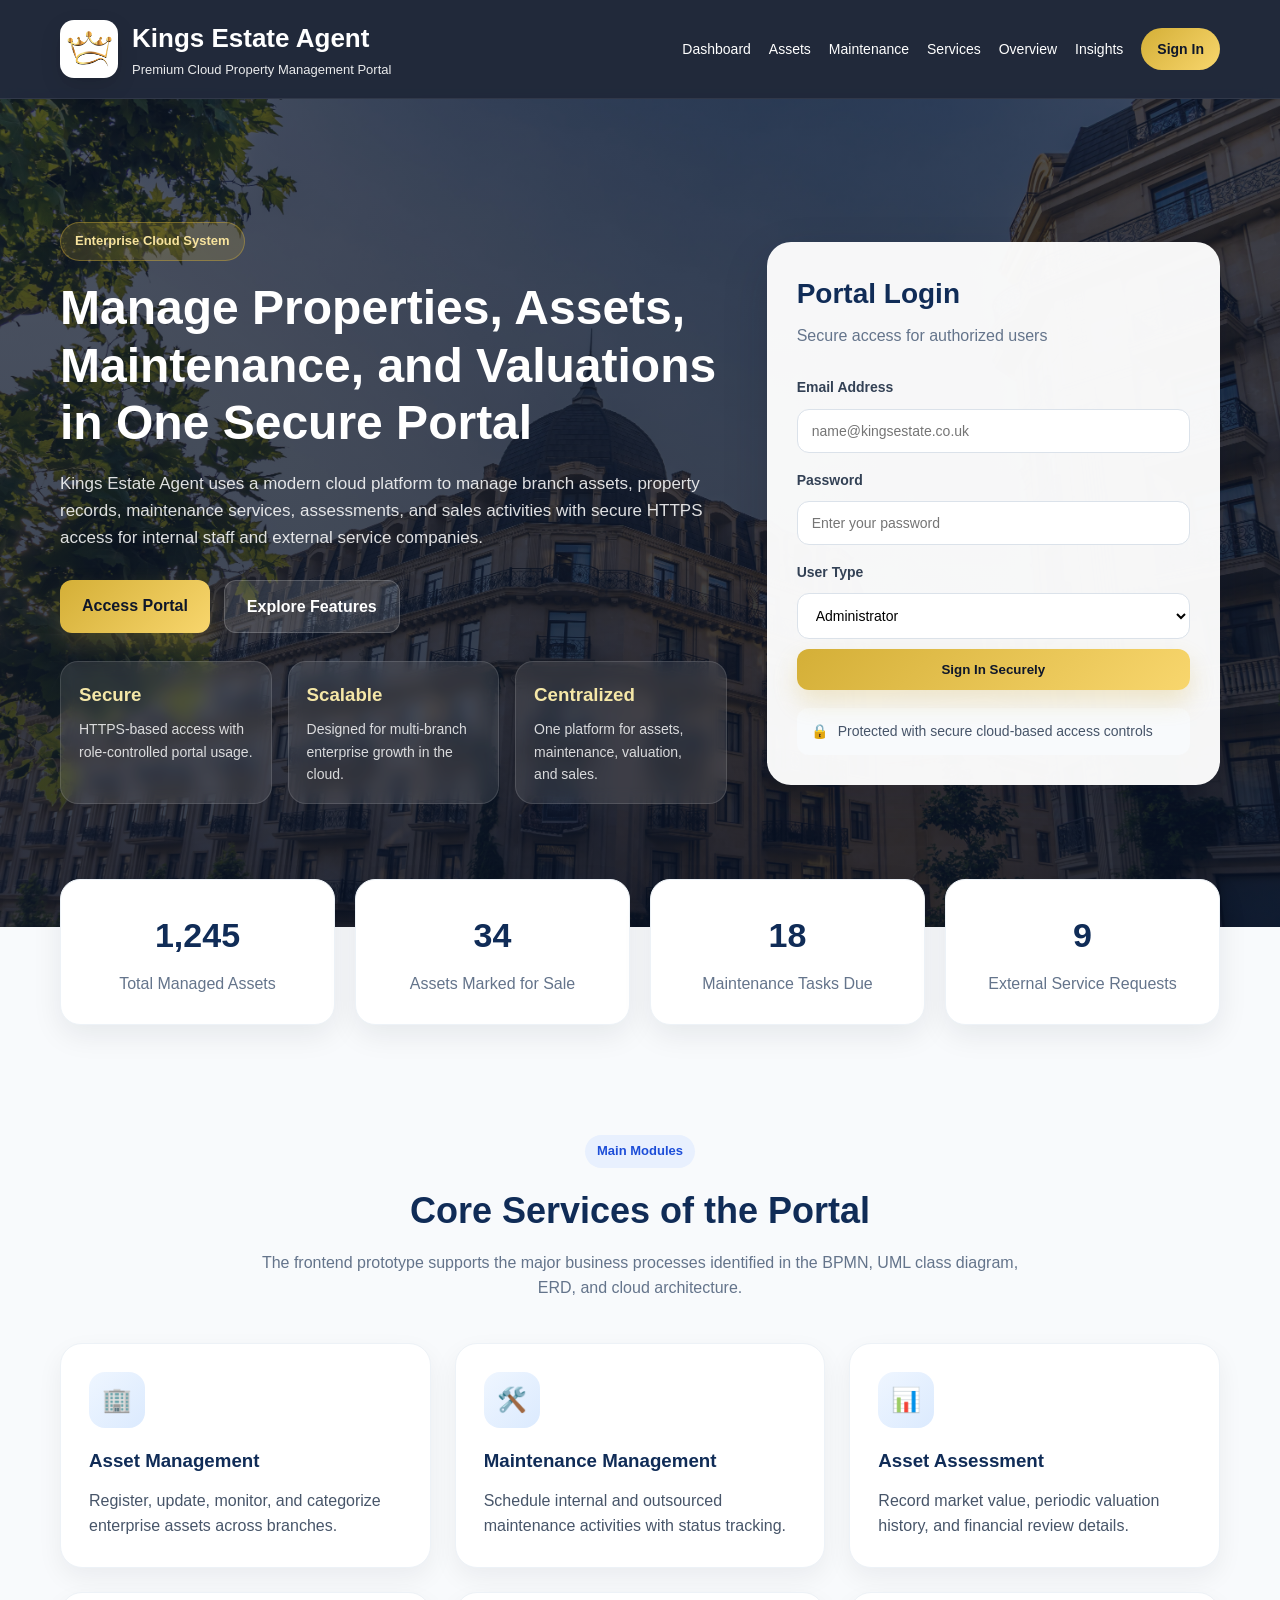
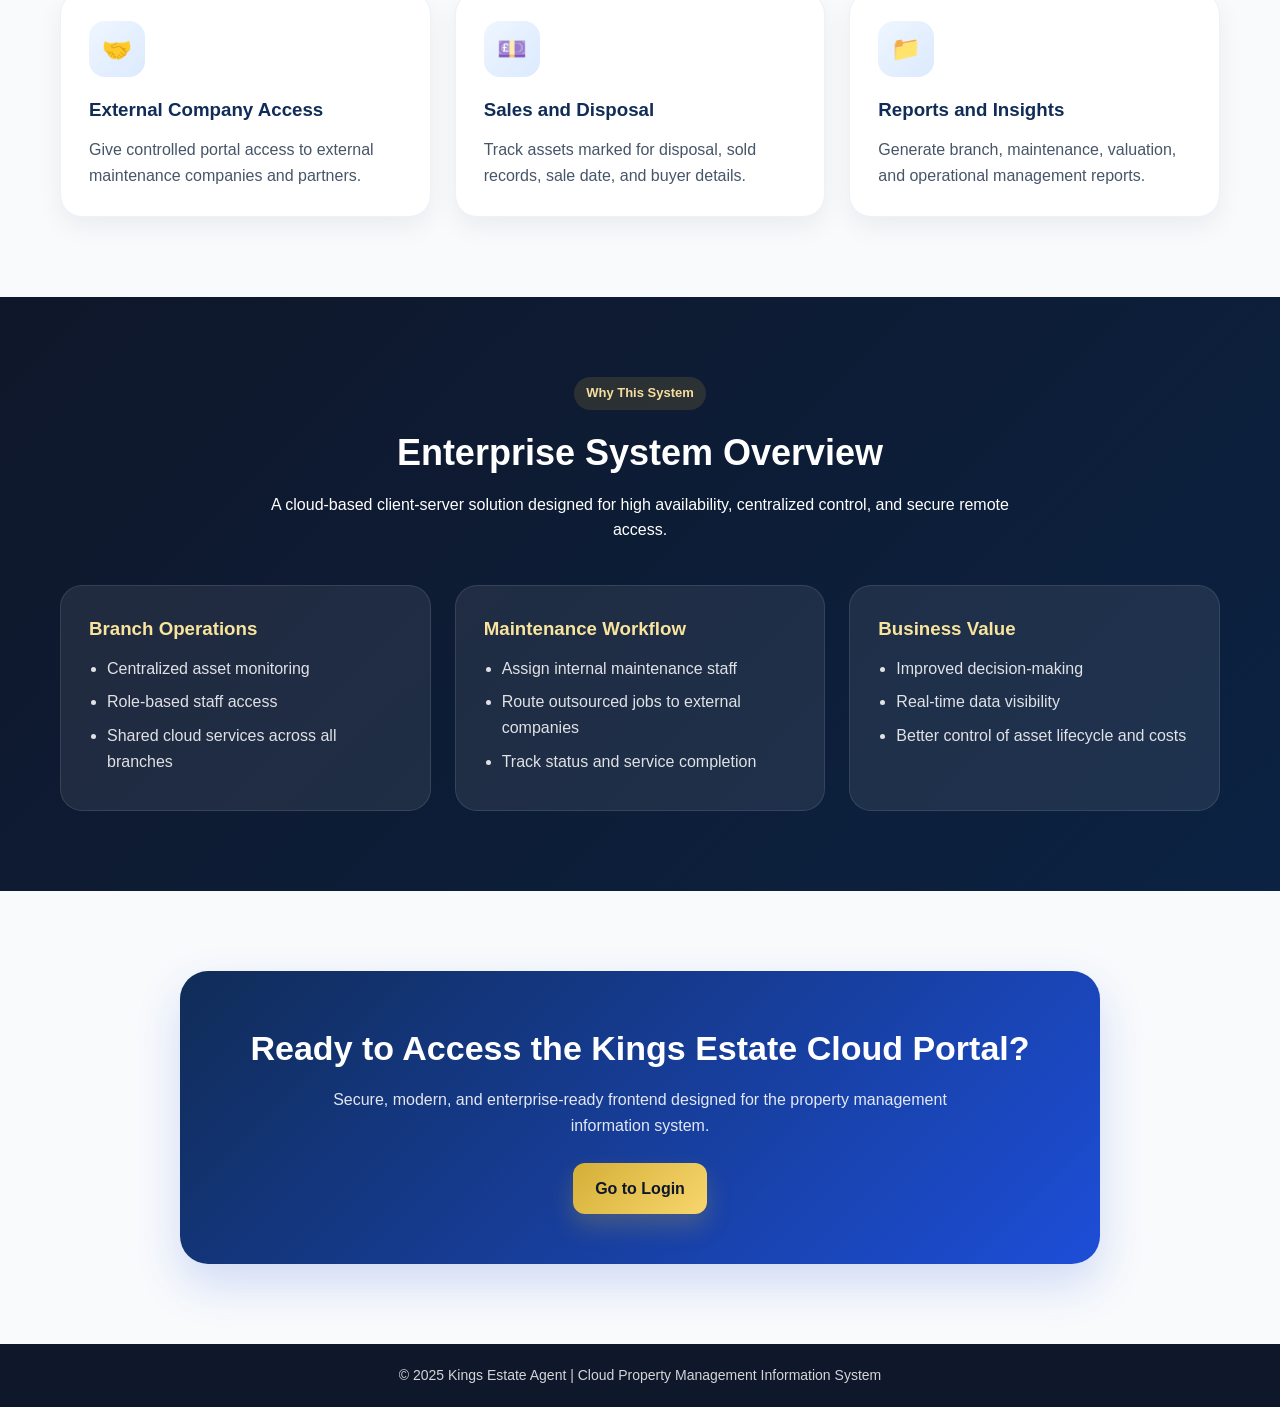
==== commit b8f1cdf8: "Add navigation links to Dashboard, Assets, and Maintenance" ====
--- a/index.html
+++ b/index.html
@@ -19,6 +19,9 @@
     </div>
 
     <nav class="topnav">
+      <a href="dashboard.html">Dashboard</a>
+      <a href="assets.html">Assets</a>
+      <a href="maintenance.html">Maintenance</a>
       <a href="#features">Services</a>
       <a href="#overview">Overview</a>
       <a href="#stats">Insights</a>
